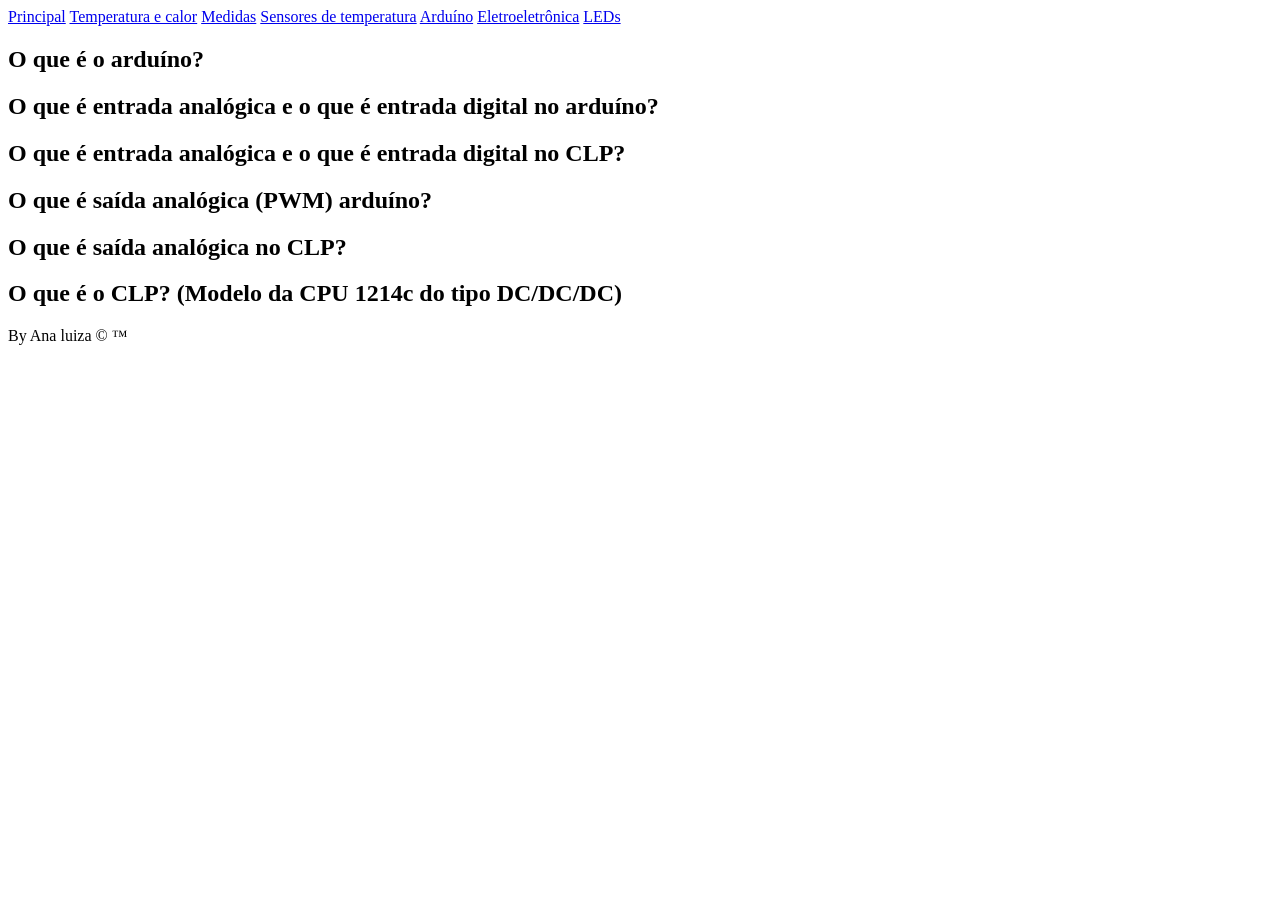
==== html/arduino.html @ 95a1dff0 "terceira versão" ====
<!DOCTYPE html>
<html lang="pt-BR">
<head>
    <meta charset="UTF-8">
    <meta name="viewport" content="width=device-width, initial-scale=1.0">
    <link rel="stylesheet" href="./css/style.css">
    <link rel="shortcut icon" href="" type="image/x-icon">
    <title>Document</title>
</head>
<body>
    <header>
        <nav>
            <a href="../index.html">Principal</a>
            <a href="./html/temperatura_e_calor.html">Temperatura e calor</a>
            <a href="./html/medida.html">Medidas</a>
            <a href="./html/sensores_temperatura.html">Sensores de temperatura</a>
            <a href="./html/arduino.html">Arduíno</a>
            <a href="./html/eletroeletronica.html">Eletroeletrônica</a>
            <a href="./html/leds.html">LEDs</a>
        </nav>
    </header>
    

    <main>
        <h2>O que é o arduíno?</h2>
        <h2>O que é entrada analógica e o que é entrada digital no arduíno?</h2>
        <h2>O que é entrada analógica e o que é entrada digital no CLP?</h2>
        <h2>O que é saída analógica (PWM) arduíno?</h2>
        <h2>O que é saída analógica no CLP?</h2>
        <h2>O que é o CLP? (Modelo da CPU 1214c do tipo DC/DC/DC)</h2>
    </main>

    <footer>
        By Ana luiza &copy; &trade;
    </footer>
</body>
</html>
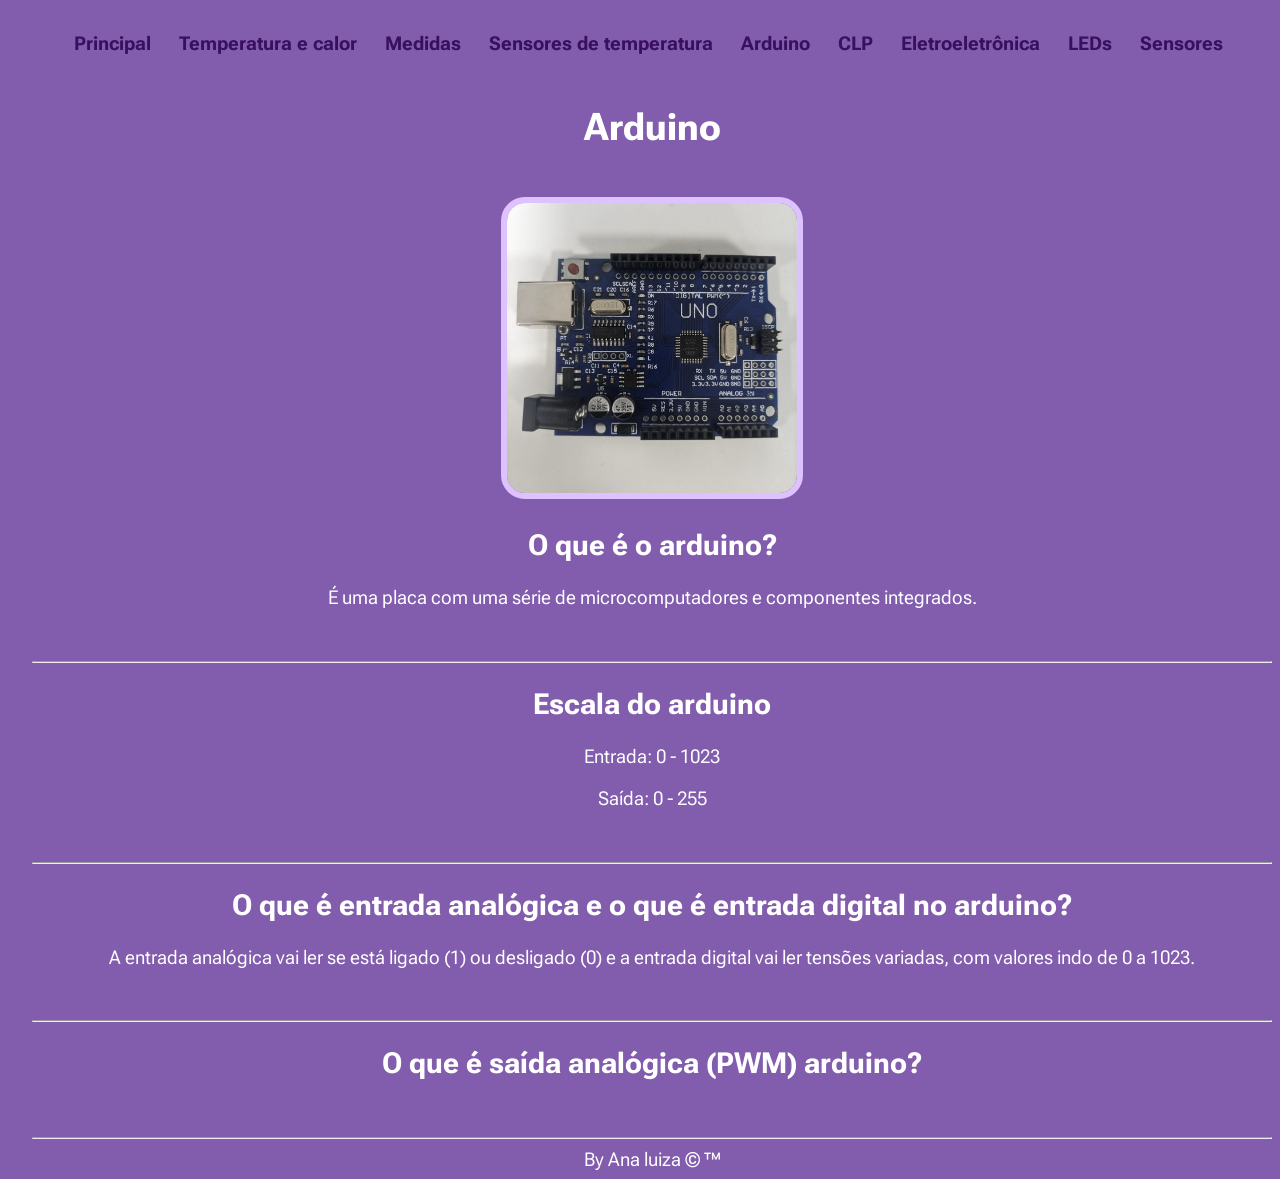
==== commit a2689f31: "quinta versão" ====
--- a/html/arduino.html
+++ b/html/arduino.html
@@ -3,31 +3,63 @@
 <head>
     <meta charset="UTF-8">
     <meta name="viewport" content="width=device-width, initial-scale=1.0">
-    <link rel="stylesheet" href="./css/style.css">
-    <link rel="shortcut icon" href="" type="image/x-icon">
-    <title>Document</title>
+    <link rel="stylesheet" href="../css/style.css">
+    <link rel="shortcut icon" href="../img/icon.png" type="image/x-icon">
+    <title>Arduino</title>
 </head>
 <body>
     <header>
         <nav>
             <a href="../index.html">Principal</a>
-            <a href="./html/temperatura_e_calor.html">Temperatura e calor</a>
-            <a href="./html/medida.html">Medidas</a>
-            <a href="./html/sensores_temperatura.html">Sensores de temperatura</a>
-            <a href="./html/arduino.html">Arduíno</a>
-            <a href="./html/eletroeletronica.html">Eletroeletrônica</a>
-            <a href="./html/leds.html">LEDs</a>
+            <a href="../html/temperatura_e_calor.html">Temperatura e calor</a>
+            <a href="../html/medida.html">Medidas</a>
+            <a href="../html/sensores_temperatura.html">Sensores de temperatura</a>
+            <a href="../arduino.html">Arduino</a>
+            <a href="../html/clp.html">CLP</a>
+            <a href="../html/eletroeletronica.html">Eletroeletrônica</a>
+            <a href="../html/leds.html">LEDs</a>
+            <a href="../html/sensores.html">Sensores</a>
         </nav>
     </header>
     
 
     <main>
-        <h2>O que é o arduíno?</h2>
-        <h2>O que é entrada analógica e o que é entrada digital no arduíno?</h2>
-        <h2>O que é entrada analógica e o que é entrada digital no CLP?</h2>
-        <h2>O que é saída analógica (PWM) arduíno?</h2>
-        <h2>O que é saída analógica no CLP?</h2>
-        <h2>O que é o CLP? (Modelo da CPU 1214c do tipo DC/DC/DC)</h2>
+            <br>
+
+        <h1>Arduino</h1>
+        
+            <br>
+
+        <div class="arduino">
+            <img src="../img/arduino.jpg" alt="">
+        </div>
+
+        <h2>O que é o arduino?</h2>
+        <p>
+            É uma placa com uma série de microcomputadores e componentes integrados.
+        </p>
+
+        <br><hr>
+
+        <h2>Escala do arduino</h2>
+        <p>Entrada: 0 - 1023</p>
+        <p>Saída: 0 - 255</p>
+
+        <br><hr>
+
+        <h2>O que é entrada analógica e o que é entrada digital no arduino?</h2>
+        <p>
+            A entrada analógica vai ler se está ligado (1) ou desligado (0) e a entrada digital vai ler tensões variadas, com valores indo de 0 a 1023.
+        </p>
+
+        <br><hr>
+
+        <h2>O que é saída analógica (PWM) arduino?</h2>
+        <p>
+
+        </p>
+        
+        <br><hr>
     </main>
 
     <footer>
--- a/css/style.css
+++ b/css/style.css
@@ -0,0 +1,49 @@
+@import url('https://fonts.googleapis.com/css2?family=Roboto+Flex:opsz,wght,XOPQ,XTRA,YOPQ,YTDE,YTFI,YTLC,YTUC@8..144,100..1000,96,468,79,-203,738,514,712&display=swap');
+
+body{
+    background-color: #825cad;
+    color: #ffffff;
+    font-size: 1.2rem;
+    font-family: "Roboto Flex", sans-serif;
+    text-align: center;
+    margin-top: 2rem;
+    margin-left: 2rem;
+}
+
+a{
+    text-decoration: none;
+    color: #dec2ff;
+}
+
+nav a{
+    margin-right: 8px;
+    text-decoration: none;
+    color: #38105e;
+    font-weight: bold;
+    padding: 8px;
+    border-radius: 10px;
+}
+
+a:hover{
+    cursor: pointer;
+    color: #ffffff;
+}
+
+.tabela img{
+    width: 290px;
+    height: 150px;
+}
+
+.arduino img{
+    width: 290px;
+    height: 290px;
+    border: 6px #dec2ff solid;
+    border-radius: 24px;
+}
+
+.multimetro img{
+    width: 290px;
+    height: 290px;
+    border: 6px #dec2ff solid;
+    border-radius: 24px;
+}
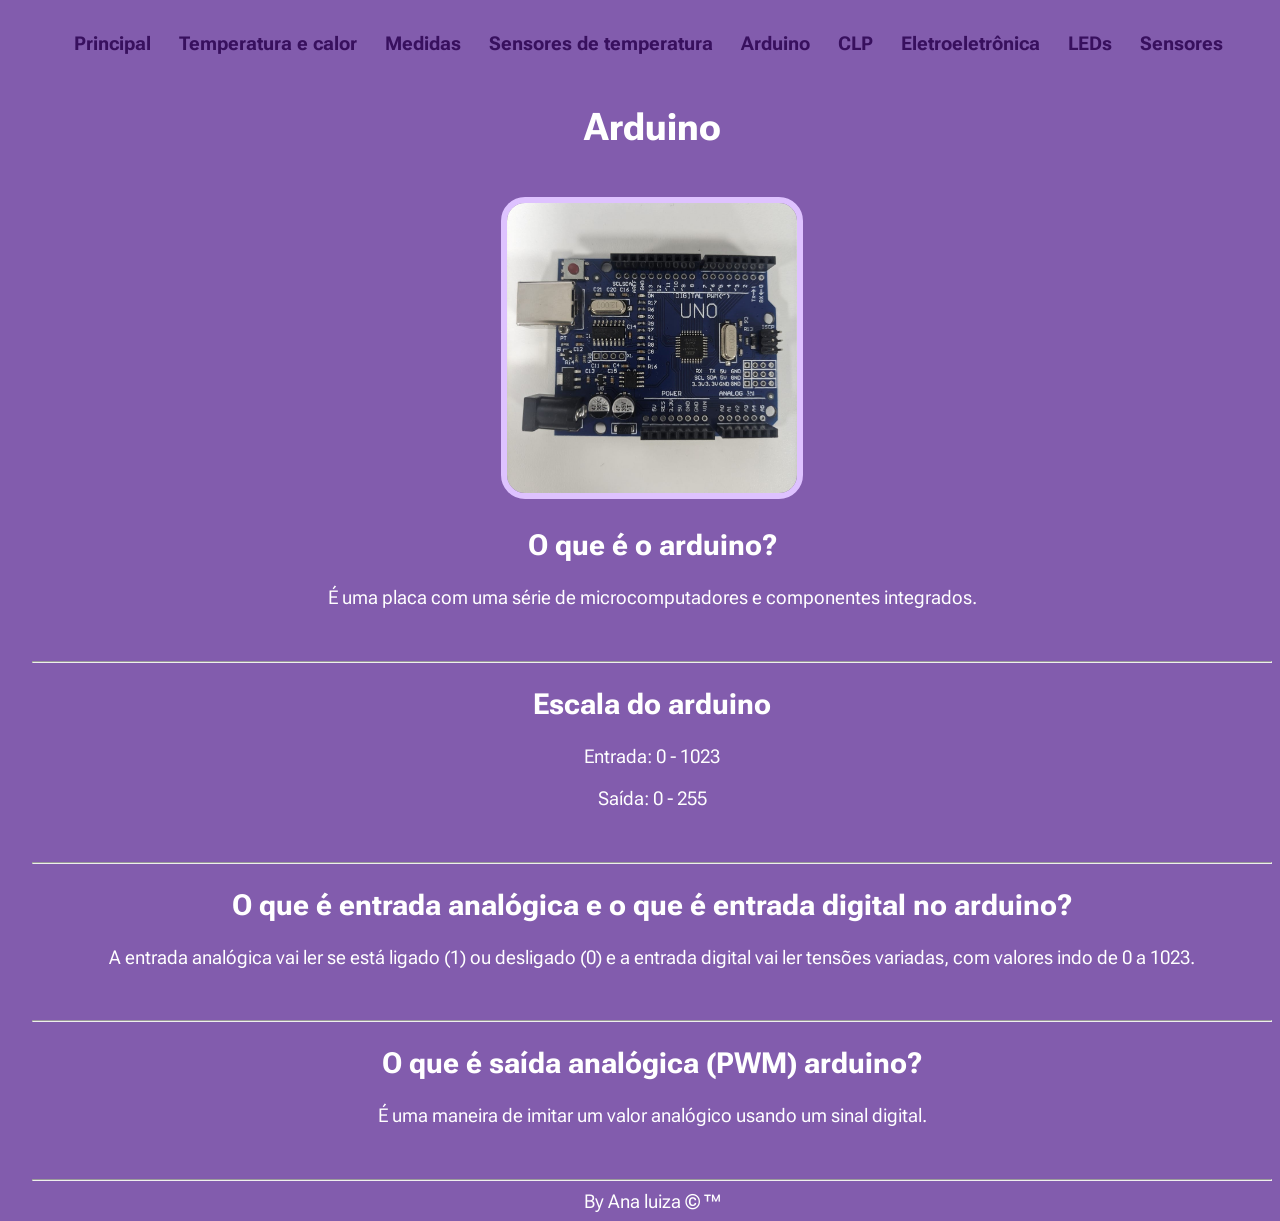
==== commit be62a295: "sexta versão" ====
--- a/html/arduino.html
+++ b/html/arduino.html
@@ -56,7 +56,7 @@
 
         <h2>O que é saída analógica (PWM) arduino?</h2>
         <p>
-
+            É uma maneira de imitar um valor analógico usando um sinal digital.
         </p>
         
         <br><hr>
--- a/css/style.css
+++ b/css/style.css
@@ -46,4 +46,53 @@
     height: 290px;
     border: 6px #dec2ff solid;
     border-radius: 24px;
+}
+
+.clp img{
+    width: 290px;
+    height: 290px;
+    border: 6px #dec2ff solid;
+    border-radius: 24px;
+}
+
+.sonico img {
+    width: 290px;
+    height: 290px;
+    border: 6px #dec2ff solid;
+    border-radius: 24px;
+}
+
+.senso_cor img{
+    width: 290px;
+    height: 290px;
+    border: 6px #dec2ff solid;
+    border-radius: 24px;
+}
+
+.vibra img{
+    width: 290px;
+    height: 290px;
+    border: 6px #dec2ff solid;
+    border-radius: 24px;
+}
+
+.ldr img{
+    width: 290px;
+    height: 290px;
+    border: 6px #dec2ff solid;
+    border-radius: 24px;
+}
+
+.ntc_e_ptc img{
+    width: 290px;
+    height: 240px;
+    border: 6px #dec2ff solid;
+    border-radius: 24px;
+}
+
+.rele img{
+    width: 290px;
+    height: 290px;
+    border: 6px #dec2ff solid;
+    border-radius: 24px;
 }
